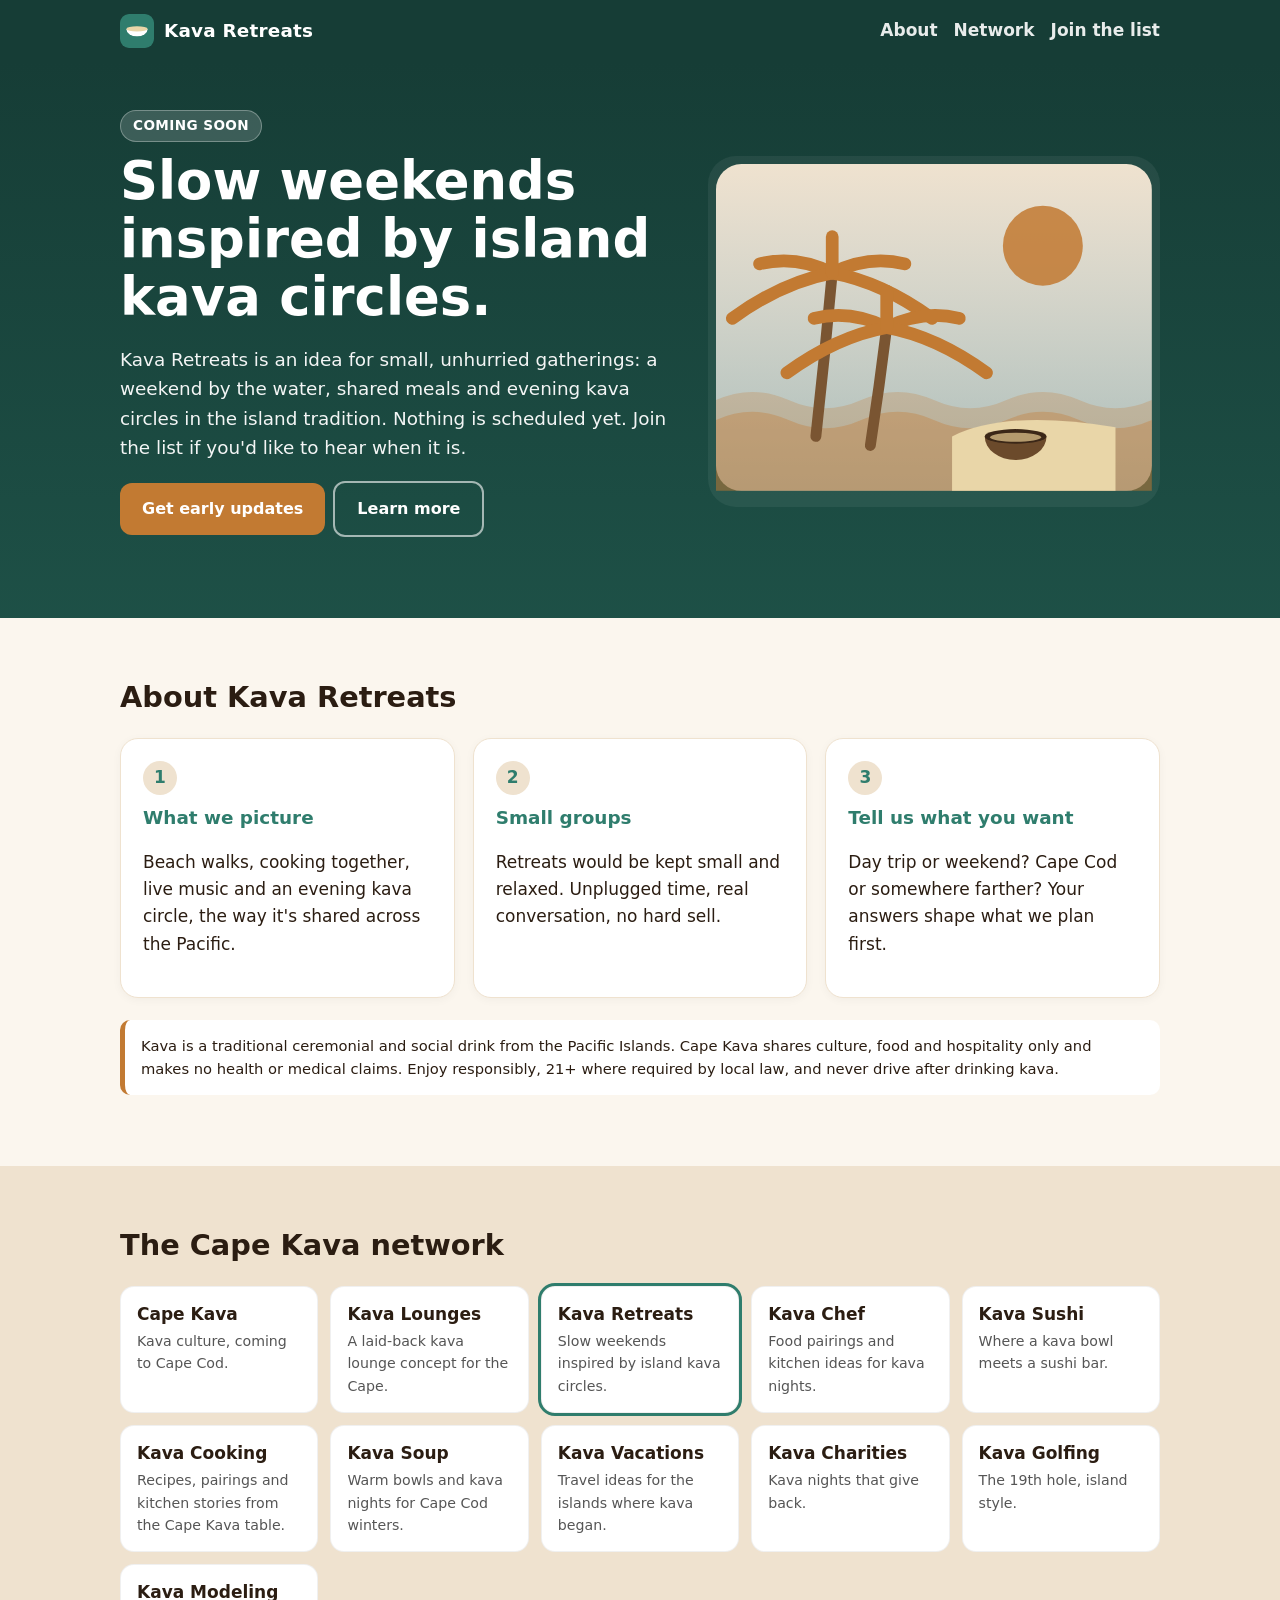
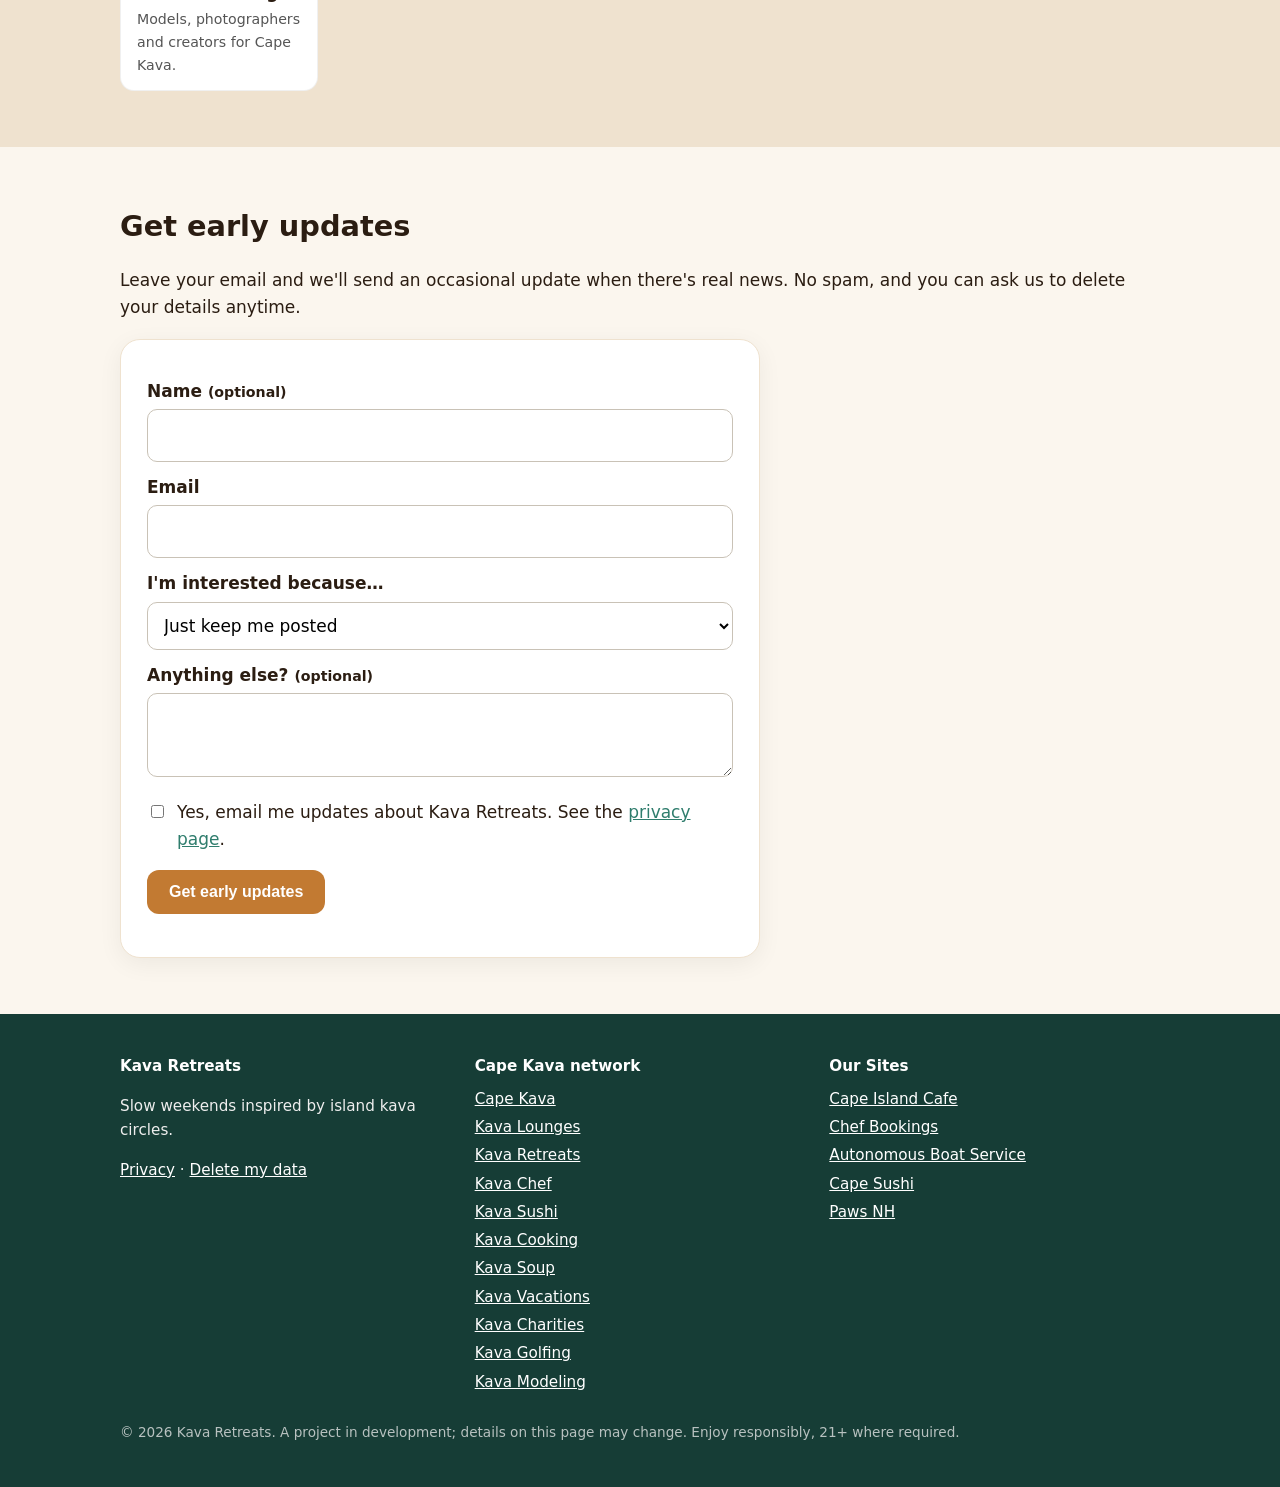
==== index.html @ 505a35f1 "Landing page from domain batch generator" ====
<!doctype html>
<html lang="en">
<head>
<meta charset="utf-8">
<meta name="viewport" content="width=device-width,initial-scale=1">
<title>Kava Retreats: Slow weekends inspired by island kava circles.</title>
<meta name="description" content="Slow weekends inspired by island kava circles. Kava Retreats is an idea for small, unhurried gatherings: a weekend by the water, shared meals and evening kava circles in the island tradition.">
<link rel="canonical" href="https://platinum00001.github.io/kavaretreats.com/">
<meta name="theme-color" content="#163d36">
<meta property="og:type" content="website">
<meta property="og:site_name" content="Kava Retreats">
<meta property="og:title" content="Kava Retreats: Slow weekends inspired by island kava circles.">
<meta property="og:description" content="Slow weekends inspired by island kava circles. Kava Retreats is an idea for small, unhurried gatherings: a weekend by the water, shared meals and evening kava circles in the island tradition.">
<meta property="og:url" content="https://platinum00001.github.io/kavaretreats.com/">
<meta property="og:image" content="https://platinum00001.github.io/kavaretreats.com/og.png">
<meta property="og:image:width" content="1200"><meta property="og:image:height" content="630">
<meta name="twitter:card" content="summary_large_image">
<meta name="twitter:title" content="Kava Retreats: Slow weekends inspired by island kava circles.">
<meta name="twitter:description" content="Slow weekends inspired by island kava circles. Kava Retreats is an idea for small, unhurried gatherings: a weekend by the water, shared meals and evening kava circles in the island tradition.">
<meta name="twitter:image" content="https://platinum00001.github.io/kavaretreats.com/og.png">
<link rel="icon" href="favicon.svg" type="image/svg+xml">
<link rel="icon" href="favicon-32.png" sizes="32x32" type="image/png">
<link rel="apple-touch-icon" href="apple-touch-icon.png">
<link rel="manifest" href="site.webmanifest">
<link rel="stylesheet" href="css/style.css">
</head>
<body>
<header class="top"><div class="wrap">
<a class="brand" href="./"><img src="favicon.svg" alt="" width="34" height="34">Kava Retreats</a>
<nav><a href="./#about" class="opt">About</a><a href="./#network" class="opt">Network</a><a href="./#join">Join the list</a></nav>
</div></header>
<main>
<section class="hero"><div class="wrap">
<div><span class="badge">Coming soon</span><h1>Slow weekends inspired by island kava circles.</h1><p class="lead">Kava Retreats is an idea for small, unhurried gatherings: a weekend by the water, shared meals and evening kava circles in the island tradition. Nothing is scheduled yet. Join the list if you&#x27;d like to hear when it is.</p>
<p><a class="btn" href="#join">Get early updates</a><a class="btn ghost" href="#about">Learn more</a></p></div>
<div class="art"><svg viewBox="0 0 480 360" xmlns="http://www.w3.org/2000/svg" role="img" aria-hidden="true"><defs><linearGradient id="sky" x1="0" y1="0" x2="0" y2="1"><stop offset="0" stop-color="#efe2cf"/><stop offset="1" stop-color="#ffffff" stop-opacity="0.6"/></linearGradient></defs><rect width="480" height="360" rx="28" fill="url(#sky)"/><circle cx="360" cy="90" r="44" fill="#c27a32" opacity=".85"/><path d="M0 260 q40 -18 80 0 t80 0 t80 0 t80 0 t80 0 t80 0 v100 h-480z" fill="#c27a32" opacity=".25"/><path d="M0 282 q40 -18 80 0 t80 0 t80 0 t80 0 t80 0 t80 0 v78 h-480z" fill="#c27a32" opacity=".35"/><path d="M110 300 q10 -90.0 18 -180" stroke="#7a5532" stroke-width="12" fill="none" stroke-linecap="round"/><path d="M128 120 q-40 -20 -80 -10" stroke="#c27a32" stroke-width="14" fill="none" stroke-linecap="round"/><path d="M128 120 q40 -20 80 -10" stroke="#c27a32" stroke-width="14" fill="none" stroke-linecap="round"/><path d="M128 120 q-55 10 -110 50" stroke="#c27a32" stroke-width="14" fill="none" stroke-linecap="round"/><path d="M128 120 q55 10 110 50" stroke="#c27a32" stroke-width="14" fill="none" stroke-linecap="round"/><path d="M128 120 q0 -35 0 -40" stroke="#c27a32" stroke-width="14" fill="none" stroke-linecap="round"/><path d="M170 310 q10 -65.0 18 -130" stroke="#7a5532" stroke-width="12" fill="none" stroke-linecap="round"/><path d="M188 180 q-40 -20 -80 -10" stroke="#c27a32" stroke-width="14" fill="none" stroke-linecap="round"/><path d="M188 180 q40 -20 80 -10" stroke="#c27a32" stroke-width="14" fill="none" stroke-linecap="round"/><path d="M188 180 q-55 10 -110 50" stroke="#c27a32" stroke-width="14" fill="none" stroke-linecap="round"/><path d="M188 180 q55 10 110 50" stroke="#c27a32" stroke-width="14" fill="none" stroke-linecap="round"/><path d="M188 180 q0 -35 0 -40" stroke="#c27a32" stroke-width="14" fill="none" stroke-linecap="round"/><path d="M260 300 q60 -30 180 -10 v70 h-180z" fill="#e9d6a8"/><g transform="translate(330 300)"><path d="M-34 0 a34 26 0 0 0 68 0z" fill="#6b4a2b"/><ellipse cx="0" cy="0" rx="34" ry="8" fill="#3b2717"/><ellipse cx="0" cy="1" rx="28" ry="5" fill="#b49a6d"/></g></svg></div>
</div></section>
<section id="about"><div class="wrap"><h2>About Kava Retreats</h2><div class="cards"><div class="card"><span class="n">1</span><h3>What we picture</h3><p>Beach walks, cooking together, live music and an evening kava circle, the way it&#x27;s shared across the Pacific.</p></div><div class="card"><span class="n">2</span><h3>Small groups</h3><p>Retreats would be kept small and relaxed. Unplugged time, real conversation, no hard sell.</p></div><div class="card"><span class="n">3</span><h3>Tell us what you want</h3><p>Day trip or weekend? Cape Cod or somewhere farther? Your answers shape what we plan first.</p></div></div><p class="note">Kava is a traditional ceremonial and social drink from the Pacific Islands. Cape Kava shares culture, food and hospitality only and makes no health or medical claims. Enjoy responsibly, 21+ where required by local law, and never drive after drinking kava.</p></div></section>
<section class="band" id="network"><div class="wrap"><h2>The Cape Kava network</h2><div class="net"><a href="https://platinum00001.github.io/kapekava.com/">Cape Kava<small>Kava culture, coming to Cape Cod.</small></a><a href="https://platinum00001.github.io/kavalounges.com/">Kava Lounges<small>A laid-back kava lounge concept for the Cape.</small></a><a href="https://platinum00001.github.io/kavaretreats.com/" class="here" aria-current="page">Kava Retreats<small>Slow weekends inspired by island kava circles.</small></a><a href="https://platinum00001.github.io/kavachef.com/">Kava Chef<small>Food pairings and kitchen ideas for kava nights.</small></a><a href="https://platinum00001.github.io/kavasushi.com/">Kava Sushi<small>Where a kava bowl meets a sushi bar.</small></a><a href="https://platinum00001.github.io/kavacooking.com/">Kava Cooking<small>Recipes, pairings and kitchen stories from the Cape Kava table.</small></a><a href="https://platinum00001.github.io/kavasoup.com/">Kava Soup<small>Warm bowls and kava nights for Cape Cod winters.</small></a><a href="https://platinum00001.github.io/kavavacations.com/">Kava Vacations<small>Travel ideas for the islands where kava began.</small></a><a href="https://platinum00001.github.io/kavacharities.com/">Kava Charities<small>Kava nights that give back.</small></a><a href="https://platinum00001.github.io/kavagolfing.com/">Kava Golfing<small>The 19th hole, island style.</small></a><a href="https://platinum00001.github.io/kavamodeling.com/">Kava Modeling<small>Models, photographers and creators for Cape Kava.</small></a></div></div></section>
<section id="join"><div class="wrap"><h2>Get early updates</h2>
<p>Leave your email and we'll send an occasional update when there's real news. No spam, and you can ask us to delete your details anytime.</p>
<form class="signup" id="signup" novalidate>
<label for="f-name">Name <small>(optional)</small></label><input id="f-name" name="name" type="text" maxlength="120" autocomplete="name">
<label for="f-email">Email</label><input id="f-email" name="email" type="email" maxlength="200" required autocomplete="email">
<label for="f-interest">I'm interested because…</label><select id="f-interest" name="interest"><option>Just keep me posted</option><option>I&#x27;d visit a kava lounge on the Cape</option><option>I want to attend events or tastings</option><option>I run a cafe, bar or venue</option><option>I&#x27;d like to help, volunteer or partner</option></select>
<label for="f-note">Anything else? <small>(optional)</small></label><textarea id="f-note" name="note" maxlength="600"></textarea>
<div class="hp" aria-hidden="true"><label for="f-web">Website</label><input id="f-web" name="website_url" type="text" tabindex="-1" autocomplete="off"></div>
<label class="check"><input type="checkbox" name="consent" required> <span>Yes, email me updates about Kava Retreats. See the <a href="privacy.html">privacy page</a>.</span></label>
<p><button class="btn" type="submit">Get early updates</button></p>
<div class="msg" id="signup-msg" role="status" aria-live="polite"></div>
</form></div></section>
</main>
<footer><div class="wrap">
<div class="cols">
<div><h4>Kava Retreats</h4><p>Slow weekends inspired by island kava circles.</p><p><a href="privacy.html">Privacy</a> · <a href="privacy.html#data-deletion">Delete my data</a></p></div>
<div><h4>Cape Kava network</h4><ul><li><a href="https://platinum00001.github.io/kapekava.com/">Cape Kava</a></li><li><a href="https://platinum00001.github.io/kavalounges.com/">Kava Lounges</a></li><li><a href="https://platinum00001.github.io/kavaretreats.com/">Kava Retreats</a></li><li><a href="https://platinum00001.github.io/kavachef.com/">Kava Chef</a></li><li><a href="https://platinum00001.github.io/kavasushi.com/">Kava Sushi</a></li><li><a href="https://platinum00001.github.io/kavacooking.com/">Kava Cooking</a></li><li><a href="https://platinum00001.github.io/kavasoup.com/">Kava Soup</a></li><li><a href="https://platinum00001.github.io/kavavacations.com/">Kava Vacations</a></li><li><a href="https://platinum00001.github.io/kavacharities.com/">Kava Charities</a></li><li><a href="https://platinum00001.github.io/kavagolfing.com/">Kava Golfing</a></li><li><a href="https://platinum00001.github.io/kavamodeling.com/">Kava Modeling</a></li></ul></div><div><h4>Our Sites</h4><ul><li><a href="https://capeislandcafe.com/">Cape Island Cafe</a></li><li><a href="https://chefbookings.org/">Chef Bookings</a></li><li><a href="https://platinum00001.github.io/autonomousboatservice.com/">Autonomous Boat Service</a></li><li><a href="https://platinum00001.github.io/capesushi.com/">Cape Sushi</a></li><li><a href="https://platinum00001.github.io/pawsnh.com/">Paws NH</a></li></ul></div>
</div>
<p class="fine">© 2026 Kava Retreats. A project in development; details on this page may change. Enjoy responsibly, 21+ where required.</p>
</div></footer>
<script type="application/ld+json">{"@context": "https://schema.org", "@type": "WebSite", "name": "Kava Retreats", "url": "https://platinum00001.github.io/kavaretreats.com/", "description": "Slow weekends inspired by island kava circles."}</script>
<script src="config.js"></script><script src="js/form.js"></script>
</body></html>
---- css/style.css ----
:root{--bg:#fbf6ee;--ink:#2b1d12;--accent:#2f7d6d;--accent2:#c27a32;--soft:#efe2cf;--hero:#163d36}
*{box-sizing:border-box}html{scroll-behavior:smooth}
body{margin:0;font:17px/1.6 system-ui,-apple-system,"Segoe UI",Roboto,Helvetica,Arial,sans-serif;color:var(--ink);background:var(--bg)}
a{color:var(--accent)}img,svg{max-width:100%;height:auto}
.wrap{max-width:1080px;margin:0 auto;padding:0 20px}
header.top{background:var(--hero);color:#fff}
header.top .wrap{display:flex;align-items:center;justify-content:space-between;gap:12px;padding-top:14px;padding-bottom:14px}
.brand{display:flex;align-items:center;gap:10px;color:#fff;text-decoration:none;font-weight:800;font-size:1.15rem;letter-spacing:.2px}
.brand img{width:34px;height:34px;border-radius:9px}
header.top nav a{color:#fff;opacity:.9;margin-left:16px;text-decoration:none;font-weight:600}
header.top nav a:hover{opacity:1;text-decoration:underline}
.hero{background:linear-gradient(180deg,var(--hero),color-mix(in srgb,var(--hero) 70%,var(--accent)));color:#fff;padding:48px 0 64px}
.hero .wrap{display:grid;grid-template-columns:1.1fr .9fr;gap:36px;align-items:center}
.hero h1{font-size:clamp(2rem,4.6vw,3.3rem);line-height:1.1;margin:.2em 0 .3em}
.hero p.lead{font-size:1.15rem;opacity:.95;max-width:38em}
.badge{display:inline-block;background:rgba(255,255,255,.16);border:1px solid rgba(255,255,255,.3);padding:4px 12px;border-radius:99px;font-size:.85rem;font-weight:700;letter-spacing:.4px;text-transform:uppercase}
.btn{display:inline-block;background:var(--accent2);color:#fff;font-weight:700;padding:13px 22px;border-radius:12px;text-decoration:none;border:0;cursor:pointer;font-size:1rem}
.btn:hover{filter:brightness(1.08)}
.btn.ghost{background:transparent;border:2px solid rgba(255,255,255,.6);margin-left:8px}
.art{background:rgba(255,255,255,.06);border-radius:28px;padding:8px}
section{padding:56px 0}
section h2{font-size:1.8rem;margin:0 0 18px}
.cards{display:grid;grid-template-columns:repeat(auto-fit,minmax(230px,1fr));gap:18px}
.card{background:#fff;border:1px solid var(--soft);border-radius:18px;padding:22px;box-shadow:0 2px 10px rgba(0,0,0,.04)}
.card h3{margin:.1em 0 .4em;font-size:1.15rem;color:var(--accent)}
.card .n{display:inline-grid;place-items:center;width:34px;height:34px;border-radius:50%;background:var(--soft);color:var(--accent);font-weight:800;margin-bottom:6px}
.band{background:var(--soft)}
.net{display:grid;grid-template-columns:repeat(auto-fit,minmax(180px,1fr));gap:12px}
.net a{display:block;background:#fff;border-radius:14px;padding:14px 16px;text-decoration:none;color:var(--ink);border:1px solid rgba(0,0,0,.06);font-weight:700}
.net a small{display:block;font-weight:400;color:#555;margin-top:2px}
.net a.here{outline:3px solid var(--accent);pointer-events:none}
form.signup{background:#fff;border-radius:20px;padding:26px;border:1px solid var(--soft);max-width:640px;box-shadow:0 6px 24px rgba(0,0,0,.06)}
form.signup label{display:block;font-weight:700;margin:12px 0 4px}
form.signup input[type=text],form.signup input[type=email],form.signup select,form.signup textarea{width:100%;padding:12px;border:1px solid #c9c2b6;border-radius:10px;font:inherit;background:#fff}
form.signup textarea{min-height:84px}
form.signup .check{display:flex;gap:10px;align-items:flex-start;font-weight:400;margin-top:14px}
form.signup .check input{margin-top:6px}
.hp{position:absolute!important;left:-9999px!important;width:1px;height:1px;overflow:hidden}
.msg{margin-top:14px;padding:12px 14px;border-radius:10px;display:none}
.msg.ok{display:block;background:#e6f4ea;color:#1e5b2f}.msg.err{display:block;background:#fdecea;color:#8a1c12}
.note{font-size:.92rem;background:#fff;border-left:5px solid var(--accent2);padding:14px 16px;border-radius:10px;margin-top:22px}
footer{background:var(--hero);color:#eee;padding:40px 0 30px;font-size:.95rem}
footer a{color:#fff}
footer .cols{display:grid;grid-template-columns:repeat(auto-fit,minmax(220px,1fr));gap:24px}
footer h4{margin:0 0 8px;color:#fff}
footer ul{list-style:none;padding:0;margin:0}footer li{margin:4px 0}
footer .fine{opacity:.75;margin-top:24px;font-size:.85rem}
.prose{max-width:760px}.prose h2{margin-top:1.4em}
@media (max-width:820px){.hero .wrap{grid-template-columns:1fr}.art{max-width:420px}header.top nav a{margin-left:10px;font-size:.92rem}}
@media (max-width:480px){header.top nav .opt{display:none}.btn.ghost{margin:10px 0 0}}
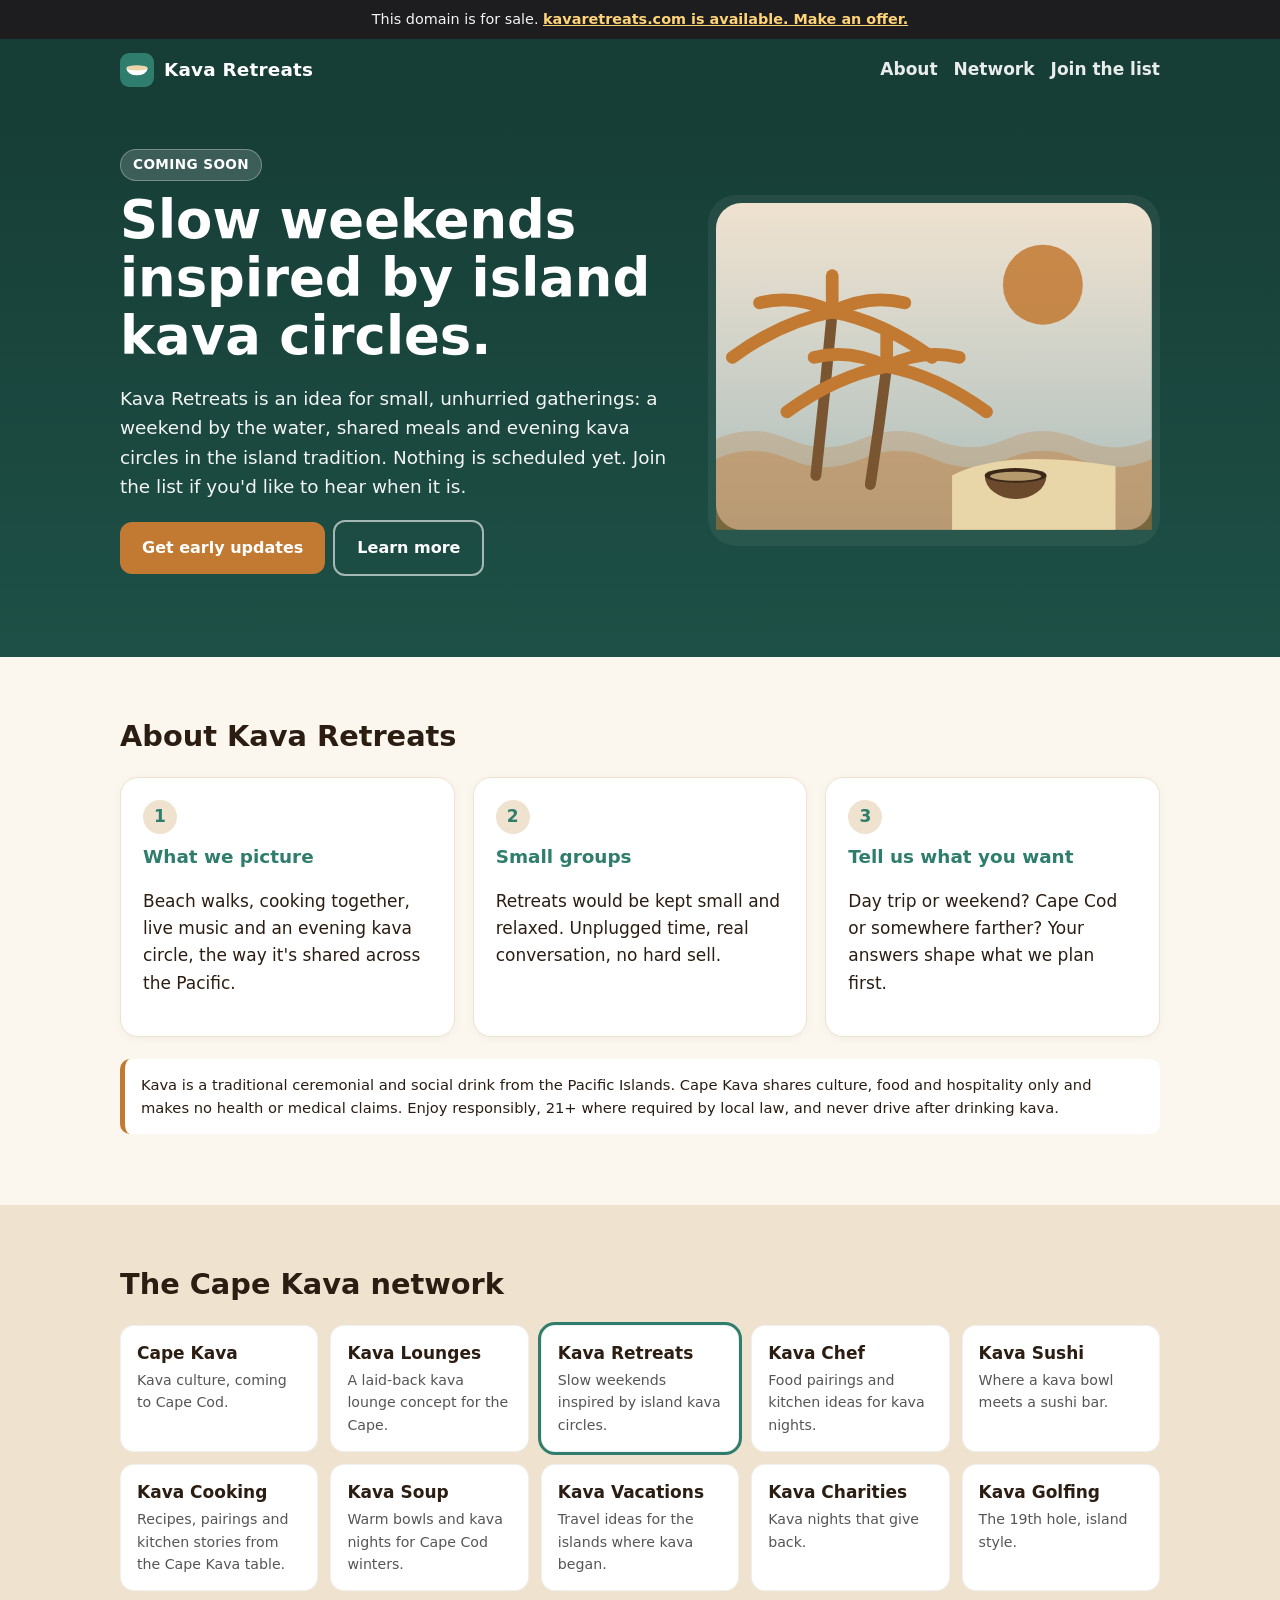
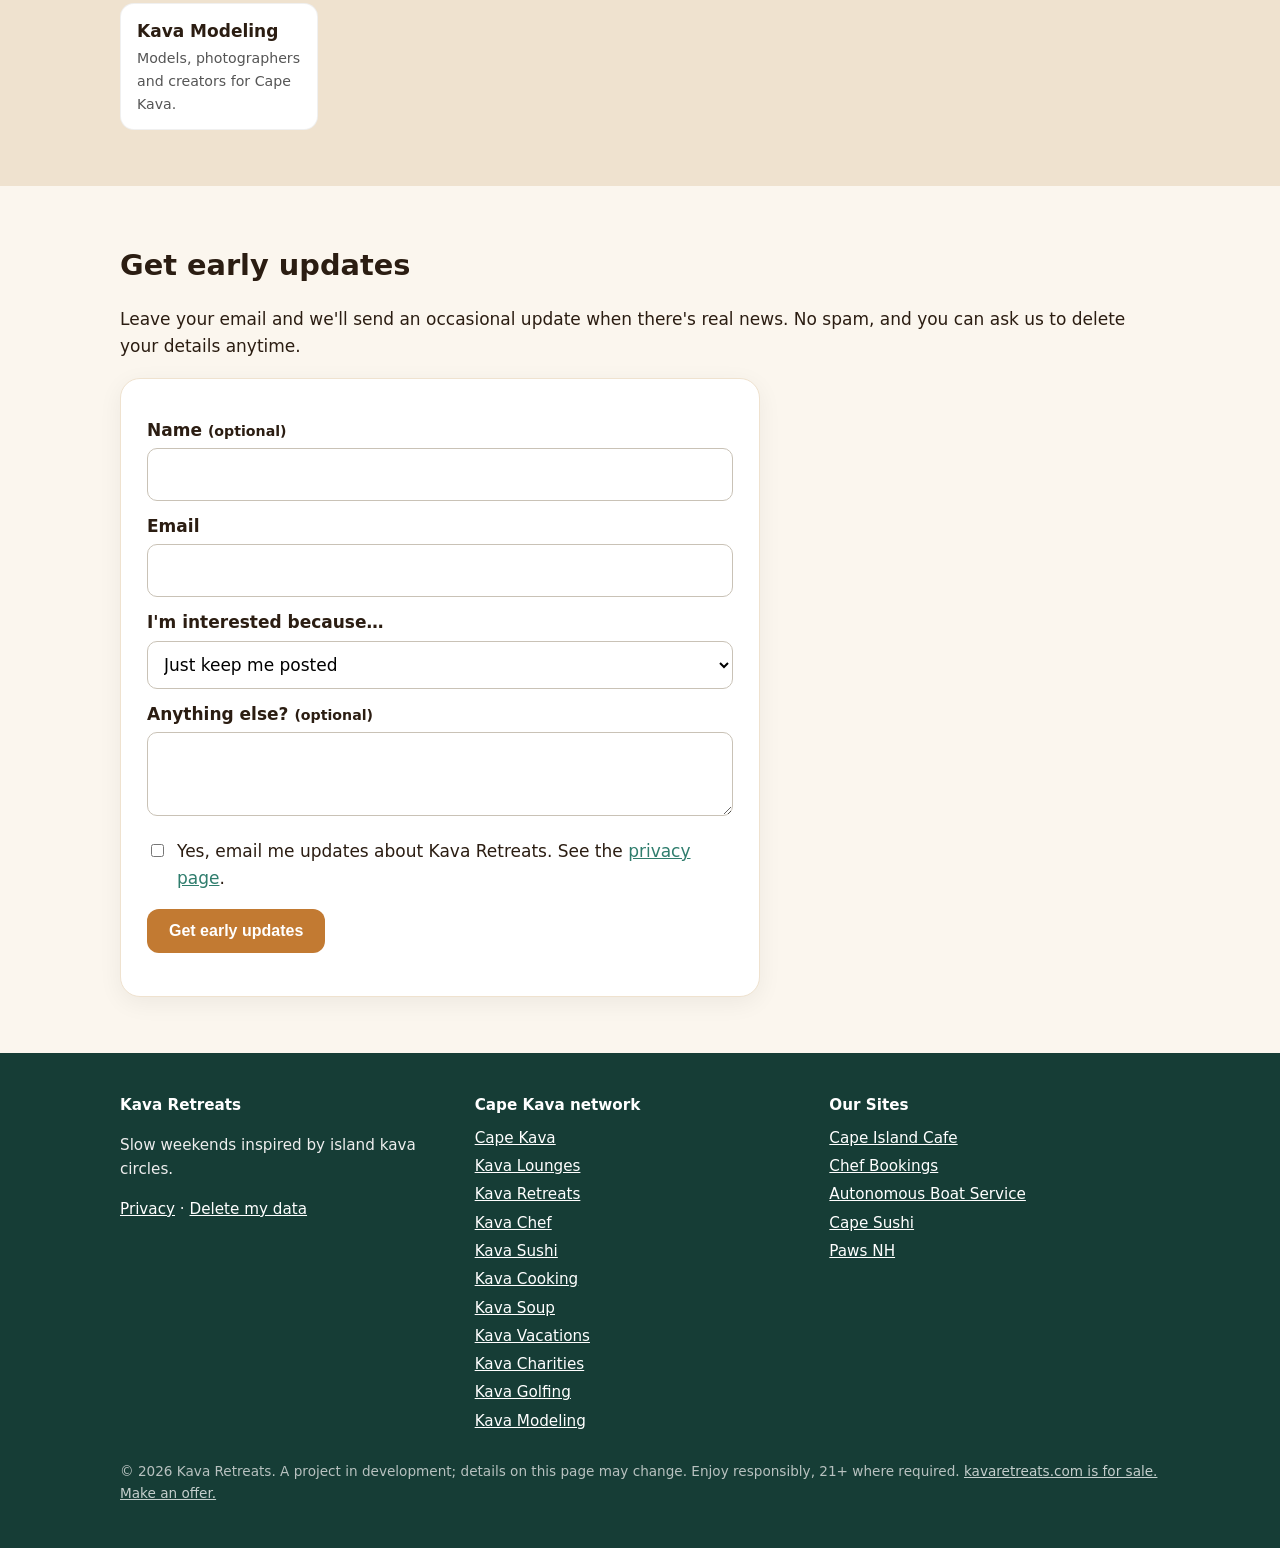
==== commit f2113115: "Add for-sale notice linking to Afternic" ====
--- a/index.html
+++ b/index.html
@@ -25,6 +25,7 @@
 <link rel="stylesheet" href="css/style.css">
 </head>
 <body>
+<div class="forsale" style="background:#1d1d1f;color:#f5f5f7;text-align:center;font-size:.9rem;padding:8px 12px">This domain is for sale. <a href="https://www.afternic.com/domain/kavaretreats.com" target="_blank" rel="noopener" style="color:#ffd479;font-weight:600">kavaretreats.com is available. Make an offer.</a></div>
 <header class="top"><div class="wrap">
 <a class="brand" href="./"><img src="favicon.svg" alt="" width="34" height="34">Kava Retreats</a>
 <nav><a href="./#about" class="opt">About</a><a href="./#network" class="opt">Network</a><a href="./#join">Join the list</a></nav>
@@ -55,7 +56,7 @@
 <div><h4>Kava Retreats</h4><p>Slow weekends inspired by island kava circles.</p><p><a href="privacy.html">Privacy</a> · <a href="privacy.html#data-deletion">Delete my data</a></p></div>
 <div><h4>Cape Kava network</h4><ul><li><a href="https://platinum00001.github.io/kapekava.com/">Cape Kava</a></li><li><a href="https://platinum00001.github.io/kavalounges.com/">Kava Lounges</a></li><li><a href="https://platinum00001.github.io/kavaretreats.com/">Kava Retreats</a></li><li><a href="https://platinum00001.github.io/kavachef.com/">Kava Chef</a></li><li><a href="https://platinum00001.github.io/kavasushi.com/">Kava Sushi</a></li><li><a href="https://platinum00001.github.io/kavacooking.com/">Kava Cooking</a></li><li><a href="https://platinum00001.github.io/kavasoup.com/">Kava Soup</a></li><li><a href="https://platinum00001.github.io/kavavacations.com/">Kava Vacations</a></li><li><a href="https://platinum00001.github.io/kavacharities.com/">Kava Charities</a></li><li><a href="https://platinum00001.github.io/kavagolfing.com/">Kava Golfing</a></li><li><a href="https://platinum00001.github.io/kavamodeling.com/">Kava Modeling</a></li></ul></div><div><h4>Our Sites</h4><ul><li><a href="https://capeislandcafe.com/">Cape Island Cafe</a></li><li><a href="https://chefbookings.org/">Chef Bookings</a></li><li><a href="https://platinum00001.github.io/autonomousboatservice.com/">Autonomous Boat Service</a></li><li><a href="https://platinum00001.github.io/capesushi.com/">Cape Sushi</a></li><li><a href="https://platinum00001.github.io/pawsnh.com/">Paws NH</a></li></ul></div>
 </div>
-<p class="fine">© 2026 Kava Retreats. A project in development; details on this page may change. Enjoy responsibly, 21+ where required.</p>
+<p class="fine">© 2026 Kava Retreats. A project in development; details on this page may change. Enjoy responsibly, 21+ where required. <a href="https://www.afternic.com/domain/kavaretreats.com" target="_blank" rel="noopener">kavaretreats.com is for sale. Make an offer.</a></p>
 </div></footer>
 <script type="application/ld+json">{"@context": "https://schema.org", "@type": "WebSite", "name": "Kava Retreats", "url": "https://platinum00001.github.io/kavaretreats.com/", "description": "Slow weekends inspired by island kava circles."}</script>
 <script src="config.js"></script><script src="js/form.js"></script>
